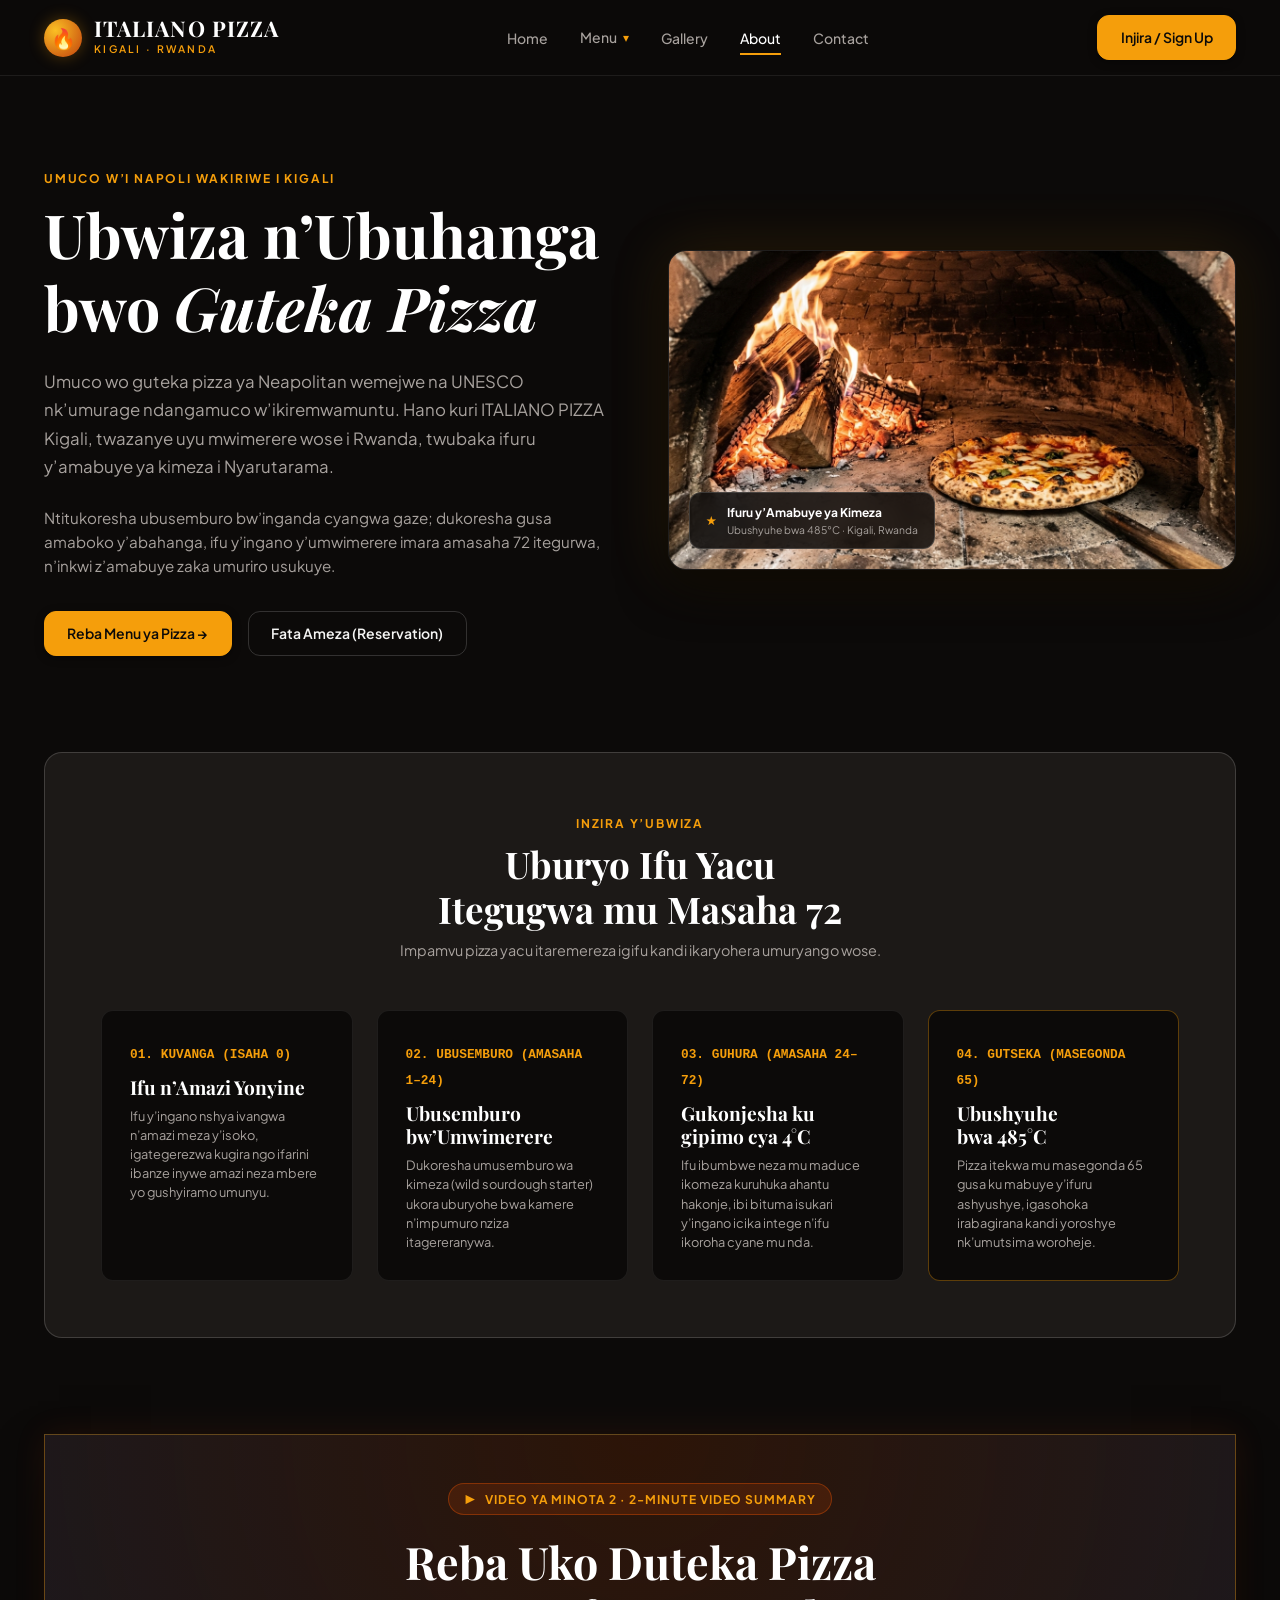
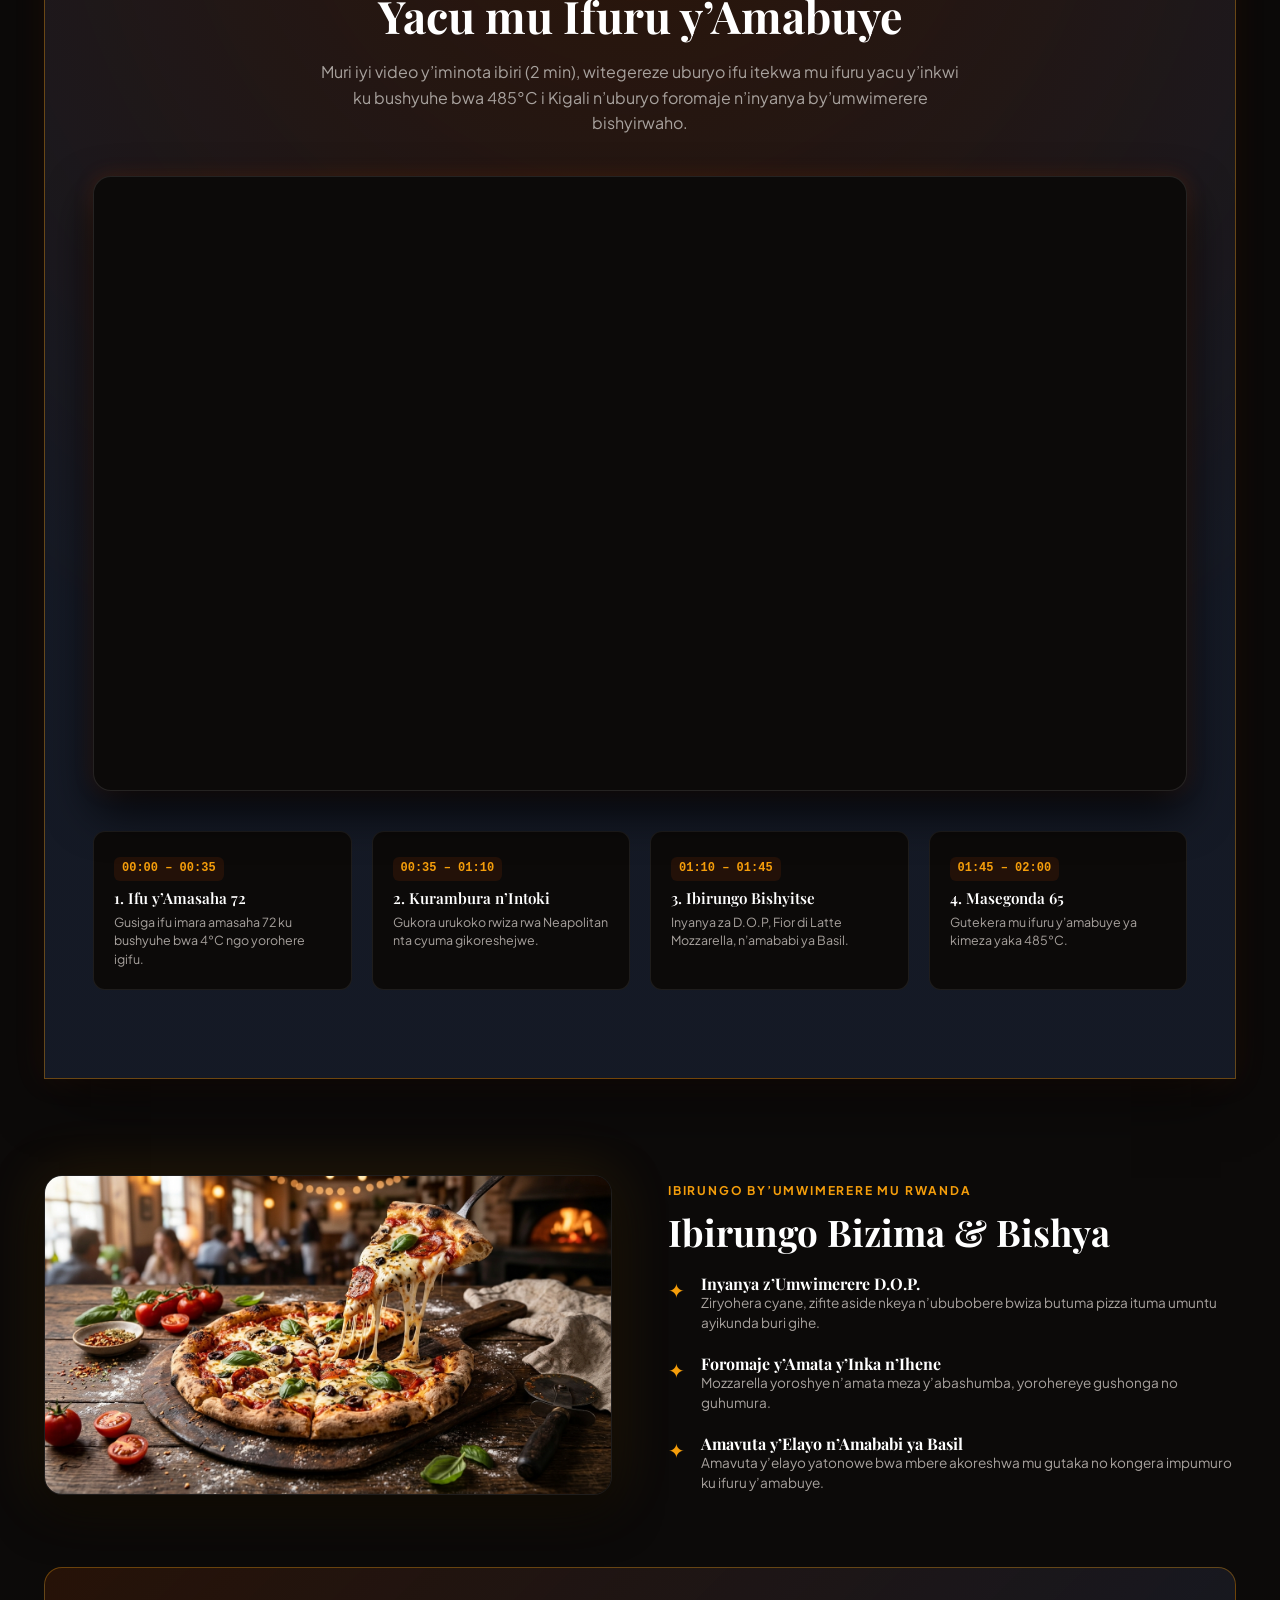
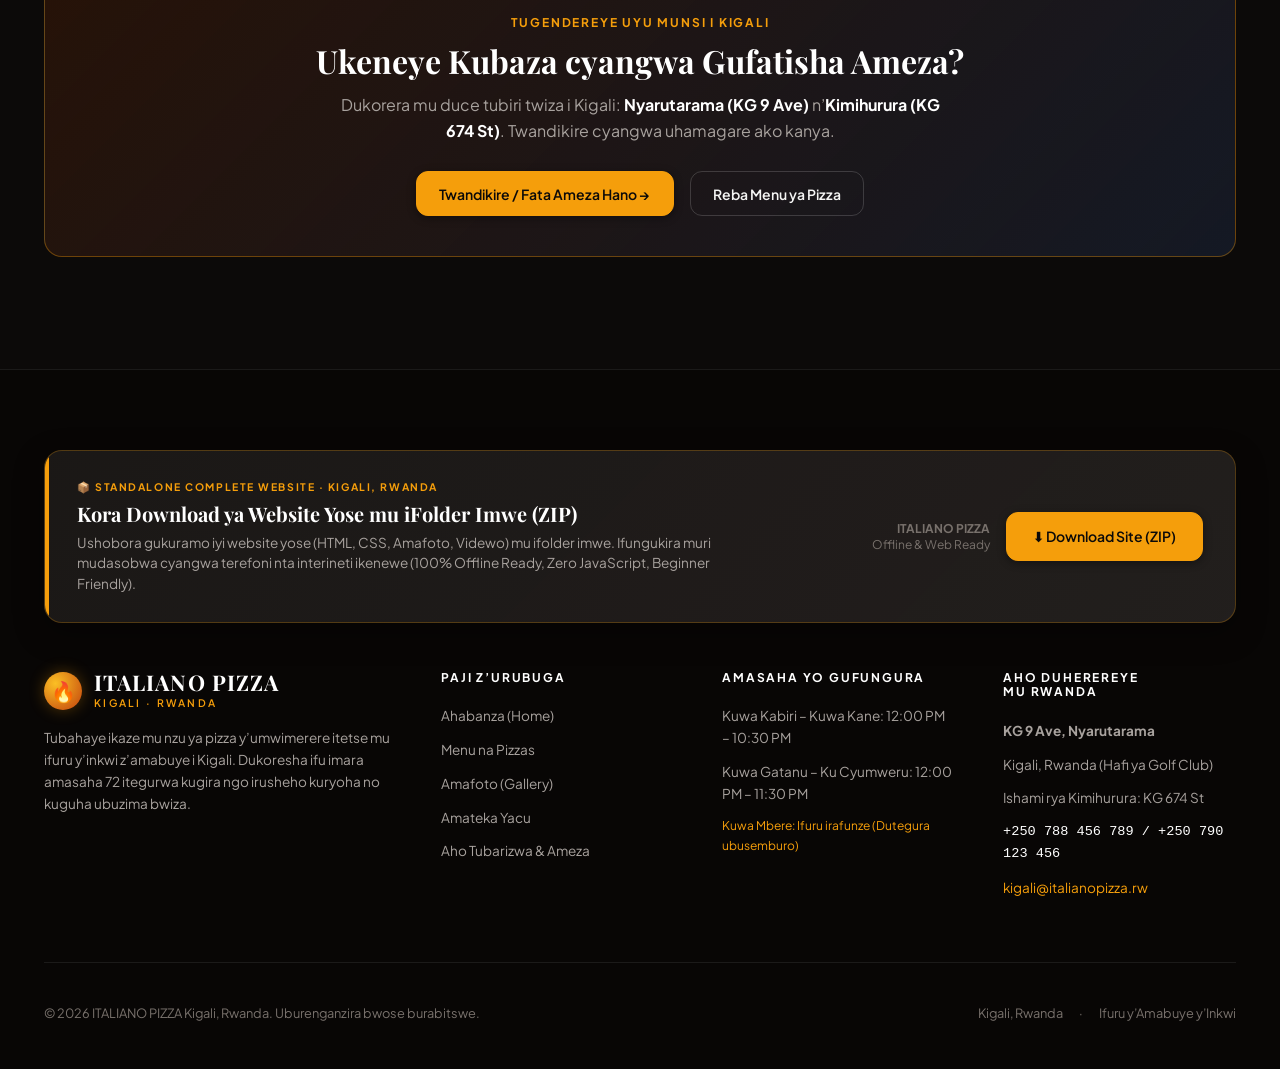
==== about.html @ 6335c7e9 "adding-Allwesite-Files-and saving changes on html and css" ====
<!doctype html>
<html lang="en">
  <head>
    <meta charset="UTF-8" />
    <meta name="viewport" content="width=device-width, initial-scale=1.0" />
    <title>Amateka Yacu n'Uburyo Dutegura Ifu | ITALIANO PIZZA Kigali</title>
    <meta name="description" content="Menya amateka n'uburyo dutegura ifu ya pizza mu masaha 72 mu ifuru y'inkwi z'amabuye muri ITALIANO PIZZA i Kigali, Rwanda." />
    
    <!-- Google Fonts -->
    <link rel="preconnect" href="https://fonts.googleapis.com">
    <link rel="preconnect" href="https://fonts.gstatic.com" crossorigin>
    <link href="https://fonts.googleapis.com/css2?family=Playfair+Display:ital,wght@0,500;0,600;0,700;1,400;1,600&family=Plus+Jakarta+Sans:wght@400;500;600;700&display=swap" rel="stylesheet">
    
    <!-- Modular CSS -->
    <link rel="stylesheet" href="css/style.css" />
  </head>
  <body>
    <!-- Hidden checkbox driving the Pure CSS Auth Modal (Zero JS) -->
    <input type="checkbox" id="auth-modal" class="modal-toggle" />

    <!-- Site Header -->
    <header class="site-header">
      <div class="container header-inner">
        <!-- Zone 1: Brand Wordmark -->
        <a href="index.html" class="brand">
          <div class="brand-icon">🔥</div>
          <div class="brand-text">
            <span class="brand-title">ITALIANO PIZZA</span>
            <span class="brand-sub">Kigali &middot; Rwanda</span>
          </div>
        </a>

        <!-- Zone 2: Navigation Links WITH Pure CSS Hover Sub-Menu for Pizza Sizes -->
        <nav>
          <ul class="nav-menu">
            <li>
              <a href="index.html" class="nav-link">Home</a>
            </li>
            
            <li class="has-dropdown">
              <a href="menu.html" class="nav-link">
                Menu <span class="dropdown-arrow">▾</span>
              </a>

              <!-- CSS-ONLY Hover Dropdown Sub-Menu -->
              <div class="css-dropdown-menu">
                <div class="dropdown-header-bar">
                  <span class="dropdown-heading">Ingano za Pizza i Kigali</span>
                  <span class="dropdown-tag">CSS Hover Nav</span>
                </div>
                <div class="sizes-grid">
                  <a href="menu.html#size-personal" class="size-item-card">
                    <div class="size-top-row">
                      <span class="size-title">Personal 10&quot;</span>
                      <span class="size-inches">25 cm</span>
                    </div>
                    <span class="size-meta">Iduce 4 &middot; Umuntu 1 (Solo)</span>
                  </a>
                  <a href="menu.html#size-classic" class="size-item-card">
                    <div class="size-top-row">
                      <span class="size-title">Classic 12&quot;</span>
                      <span class="size-inches">30 cm</span>
                    </div>
                    <span class="size-meta">Iduce 6 &middot; Abantu 1–2</span>
                  </a>
                  <a href="menu.html#size-shared" class="size-item-card">
                    <div class="size-top-row">
                      <span class="size-title">Shared 14&quot;</span>
                      <span class="size-inches">35 cm</span>
                    </div>
                    <span class="size-meta">Iduce 8 &middot; Abantu 2–3</span>
                  </a>
                  <a href="menu.html#size-family" class="size-item-card">
                    <div class="size-top-row">
                      <span class="size-title">Grande Festa 18&quot;</span>
                      <span class="size-inches">45 cm</span>
                    </div>
                    <span class="size-meta">Iduce 12 &middot; Umuryango &amp; Inshuti</span>
                  </a>
                </div>
                <div class="dropdown-footer-bar">
                  <span>Ifu: Amasaha 72 yo gutegura ifu</span>
                  <a href="menu.html" class="dropdown-footer-link">Reba Menu Yose &rarr;</a>
                </div>
              </div>
            </li>

            <li>
              <a href="gallery.html" class="nav-link">Gallery</a>
            </li>
            <li>
              <a href="about.html" class="nav-link active">About</a>
            </li>
            <li>
              <a href="contact.html" class="nav-link">Contact</a>
            </li>
          </ul>
        </nav>

        <!-- Zone 3: Primary Action -->
        <div class="header-actions">
          
          <label for="auth-modal" class="btn btn-primary">
            <span>Injira / Sign Up</span>
          </label>
        </div>
      </div>
    </header>

    <!-- Main Content -->
    <main style="padding: 5.5rem 0 7rem;">
      <div class="container">
        <!-- Hero Story in Kinyarwanda -->
        <div class="hero-grid" style="margin-bottom: 6rem;">
          <div>
            <span style="color: var(--color-amber-primary); font-size: 0.75rem; font-weight: 700; letter-spacing: 0.15em; text-transform: uppercase;">
              Umuco w&rsquo;i Napoli Wakiriwe i Kigali
            </span>
            <h1 style="font-size: clamp(2.5rem, 5vw, 3.8rem); margin-top: 0.5rem; margin-bottom: 1.5rem;">
              Ubwiza n&rsquo;Ubuhanga bwo <em>Guteka Pizza</em>
            </h1>
            <p style="color: var(--color-text-muted); font-size: 1.05rem; line-height: 1.7; margin-bottom: 1.5rem;">
              Umuco wo guteka pizza ya Neapolitan wemejwe na UNESCO nk&rsquo;umurage ndangamuco w&rsquo;ikiremwamuntu. 
              Hano kuri ITALIANO PIZZA Kigali, twazanye uyu mwimerere wose i Rwanda, twubaka ifuru y&rsquo;amabuye ya kimeza i Nyarutarama.
            </p>
            <p style="color: var(--color-text-muted); font-size: 0.95rem; line-height: 1.6; margin-bottom: 2rem;">
              Ntitukoresha ubusemburo bw&rsquo;inganda cyangwa gaze; dukoresha gusa amaboko y&rsquo;abahanga, 
              ifu y&rsquo;ingano y&rsquo;umwimerere imara amasaha 72 itegurwa, n&rsquo;inkwi z&rsquo;amabuye zaka umuriro usukuye.
            </p>
            <div style="display: flex; gap: 1rem;">
              <a href="menu.html" class="btn btn-primary">
                <span>Reba Menu ya Pizza &rarr;</span>
              </a>
              <a href="contact.html" class="btn btn-outline">
                <span>Fata Ameza (Reservation)</span>
              </a>
            </div>
          </div>

          <div class="hero-visual-frame">
            <img 
              src="images/wood-oven.jpg" 
              alt="Artisanal wood-fired oven in Kigali" 
              class="hero-img"
            />
            <div class="hero-badge-overlay">
              <span style="color: var(--color-amber-primary);">★</span>
              <div>
                <strong>Ifuru y&rsquo;Amabuye ya Kimeza</strong>
                <div style="font-size: 0.65rem; color: var(--color-text-muted);">Ubushyuhe bwa 485°C · Kigali, Rwanda</div>
              </div>
            </div>
          </div>
        </div>

        <!-- 72-Hour Fermentation Timeline in Kinyarwanda -->
        <div style="background-color: var(--color-bg-surface); border: 1px solid var(--color-border-strong); border-radius: var(--radius-lg); padding: 3.5rem; margin-bottom: 6rem;">
          <div style="text-align: center; max-width: 600px; margin: 0 auto 3rem;">
            <span style="color: var(--color-amber-primary); font-size: 0.75rem; font-weight: 700; letter-spacing: 0.15em; text-transform: uppercase;">
              Inzira y&rsquo;Ubwiza
            </span>
            <h2 style="font-size: 2.3rem; margin-top: 0.5rem;">
              Uburyo Ifu Yacu Itegugwa mu Masaha 72
            </h2>
            <p style="color: var(--color-text-muted); font-size: 0.9rem; margin-top: 0.5rem;">
              Impamvu pizza yacu itaremereza igifu kandi ikaryohera umuryango wose.
            </p>
          </div>

          <div style="display: grid; grid-template-columns: repeat(auto-fit, minmax(240px, 1fr)); gap: 1.5rem;">
            <!-- Stage 1 -->
            <div style="background: var(--color-bg-base); border: 1px solid var(--color-border-subtle); border-radius: var(--radius-md); padding: 1.75rem;">
              <span style="font-family: var(--font-mono); color: var(--color-amber-primary); font-size: 0.8rem; font-weight: 700;">
                01. KUVANGA (ISAHA 0)
              </span>
              <h3 style="font-size: 1.2rem; margin: 0.65rem 0 0.5rem;">Ifu n&rsquo;Amazi Yonyine</h3>
              <p style="font-size: 0.8rem; color: var(--color-text-muted); line-height: 1.5;">
                Ifu y&rsquo;ingano nshya ivangwa n&rsquo;amazi meza y&rsquo;isoko, igategerezwa kugira ngo ifarini ibanze inywe amazi neza mbere yo gushyiramo umunyu.
              </p>
            </div>

            <!-- Stage 2 -->
            <div style="background: var(--color-bg-base); border: 1px solid var(--color-border-subtle); border-radius: var(--radius-md); padding: 1.75rem;">
              <span style="font-family: var(--font-mono); color: var(--color-amber-primary); font-size: 0.8rem; font-weight: 700;">
                02. UBUSEMBURO (AMASAHA 1–24)
              </span>
              <h3 style="font-size: 1.2rem; margin: 0.65rem 0 0.5rem;">Ubusemburo bw&rsquo;Umwimerere</h3>
              <p style="font-size: 0.8rem; color: var(--color-text-muted); line-height: 1.5;">
                Dukoresha umusemburo wa kimeza (wild sourdough starter) ukora uburyohe bwa kamere n&rsquo;impumuro nziza itagereranywa.
              </p>
            </div>

            <!-- Stage 3 -->
            <div style="background: var(--color-bg-base); border: 1px solid var(--color-border-subtle); border-radius: var(--radius-md); padding: 1.75rem;">
              <span style="font-family: var(--font-mono); color: var(--color-amber-primary); font-size: 0.8rem; font-weight: 700;">
                03. GUHURA (AMASAHA 24–72)
              </span>
              <h3 style="font-size: 1.2rem; margin: 0.65rem 0 0.5rem;">Gukonjesha ku gipimo cya 4°C</h3>
              <p style="font-size: 0.8rem; color: var(--color-text-muted); line-height: 1.5;">
                Ifu ibumbwe neza mu maduce ikomeza kuruhuka ahantu hakonje, ibi bituma isukari y&rsquo;ingano icika intege n&rsquo;ifu ikoroha cyane mu nda.
              </p>
            </div>

            <!-- Stage 4 -->
            <div style="background: var(--color-bg-base); border: 1px solid var(--color-border-amber); border-radius: var(--radius-md); padding: 1.75rem;">
              <span style="font-family: var(--font-mono); color: var(--color-amber-primary); font-size: 0.8rem; font-weight: 700;">
                04. GUTSEKA (MASEGONDA 65)
              </span>
              <h3 style="font-size: 1.2rem; margin: 0.65rem 0 0.5rem;">Ubushyuhe bwa 485°C</h3>
              <p style="font-size: 0.8rem; color: var(--color-text-muted); line-height: 1.5;">
                Pizza itekwa mu masegonda 65 gusa ku mabuye y&rsquo;ifuru ashyushye, igasohoka irabagirana kandi yoroshye nk&rsquo;umutsima woroheje.
              </p>
            </div>
          </div>
        </div>

        <!-- 2-Minute Video Showcase on About Page -->
        <div style="margin-bottom: 6rem;">
          <div class="video-theater-wrapper">
            <div class="video-theater-header">
              <span class="video-badge-pill">
                <span>▶</span>
                <span>Video ya Minota 2 &middot; 2-Minute Video Summary</span>
              </span>
              <h2 style="font-size: clamp(2rem, 4vw, 2.8rem); margin-top: 0.5rem; margin-bottom: 1rem;">
                Reba Uko Duteka Pizza Yacu mu Ifuru y&rsquo;Amabuye
              </h2>
              <p style="color: var(--color-text-muted); font-size: 1rem; line-height: 1.6; max-width: 640px; margin: 0 auto;">
                Muri iyi video y&rsquo;iminota ibiri (2 min), witegereze uburyo ifu itekwa mu ifuru yacu y&rsquo;inkwi ku bushyuhe bwa 485°C i Kigali n&rsquo;uburyo foromaje n&rsquo;inyanya by&rsquo;umwimerere bishyirwaho.
              </p>
            </div>

            <div class="video-frame-container">
              <iframe 
                src="https://www.youtube-nocookie.com/embed/C11VOwmeAUI?rel=0&modestbranding=1" 
                title="ITALIANO PIZZA - 2 Minute Pizza Making Summary" 
                allow="accelerometer; autoplay; clipboard-write; encrypted-media; gyroscope; picture-in-picture; web-share" 
                allowfullscreen>
              </iframe>
            </div>

            <div class="video-chapters-grid">
              <div class="video-chapter-card">
                <span class="chapter-time">00:00 &ndash; 00:35</span>
                <h4 class="chapter-title">1. Ifu y&rsquo;Amasaha 72</h4>
                <p class="chapter-desc">Gusiga ifu imara amasaha 72 ku bushyuhe bwa 4°C ngo yorohere igifu.</p>
              </div>
              <div class="video-chapter-card">
                <span class="chapter-time">00:35 &ndash; 01:10</span>
                <h4 class="chapter-title">2. Kurambura n&rsquo;Intoki</h4>
                <p class="chapter-desc">Gukora urukoko rwiza rwa Neapolitan nta cyuma gikoreshejwe.</p>
              </div>
              <div class="video-chapter-card">
                <span class="chapter-time">01:10 &ndash; 01:45</span>
                <h4 class="chapter-title">3. Ibirungo Bishyitse</h4>
                <p class="chapter-desc">Inyanya za D.O.P, Fior di Latte Mozzarella, n&rsquo;amababi ya Basil.</p>
              </div>
              <div class="video-chapter-card">
                <span class="chapter-time">01:45 &ndash; 02:00</span>
                <h4 class="chapter-title">4. Masegonda 65</h4>
                <p class="chapter-desc">Gutekera mu ifuru y&rsquo;amabuye ya kimeza yaka 485°C.</p>
              </div>
            </div>
          </div>
        </div>

        <!-- Sourcing Standards -->
        <div class="hero-grid">
          <div class="hero-visual-frame">
            <img 
              src="images/menu-hero.jpg" 
              alt="Artisanal pizza toppings in Kigali" 
              class="hero-img"
            />
          </div>

          <div>
            <span style="color: var(--color-amber-primary); font-size: 0.75rem; font-weight: 700; letter-spacing: 0.15em; text-transform: uppercase;">
              Ibirungo by&rsquo;Umwimerere mu Rwanda
            </span>
            <h2 style="font-size: 2.3rem; margin-top: 0.5rem; margin-bottom: 1.25rem;">
              Ibirungo Bizima &amp; Bishya
            </h2>
            <div style="display: flex; flex-direction: column; gap: 1.25rem;">
              <div style="display: flex; gap: 1rem;">
                <span style="font-size: 1.25rem; color: var(--color-amber-primary);">✦</span>
                <div>
                  <h4 style="font-size: 1rem; color: #ffffff;">Inyanya z&rsquo;Umwimerere D.O.P.</h4>
                  <p style="font-size: 0.85rem; color: var(--color-text-muted); line-height: 1.5;">
                    Ziryohera cyane, zifite aside nkeya n&rsquo;ububobere bwiza butuma pizza ituma umuntu ayikunda buri gihe.
                  </p>
                </div>
              </div>
              <div style="display: flex; gap: 1rem;">
                <span style="font-size: 1.25rem; color: var(--color-amber-primary);">✦</span>
                <div>
                  <h4 style="font-size: 1rem; color: #ffffff;">Foromaje y&rsquo;Amata y&rsquo;Inka n&rsquo;Ihene</h4>
                  <p style="font-size: 0.85rem; color: var(--color-text-muted); line-height: 1.5;">
                    Mozzarella yoroshye n&rsquo;amata meza y&rsquo;abashumba, yorohereye gushonga no guhumura.
                  </p>
                </div>
              </div>
              <div style="display: flex; gap: 1rem;">
                <span style="font-size: 1.25rem; color: var(--color-amber-primary);">✦</span>
                <div>
                  <h4 style="font-size: 1rem; color: #ffffff;">Amavuta y&rsquo;Elayo n&rsquo;Amababi ya Basil</h4>
                  <p style="font-size: 0.85rem; color: var(--color-text-muted); line-height: 1.5;">
                    Amavuta y&rsquo;elayo yatonowe bwa mbere akoreshwa mu gutaka no kongera impumuro ku ifuru y&rsquo;amabuye.
                  </p>
                </div>
              </div>
            </div>
          </div>
        </div>

        <!-- Direct Contact Banner -->
        <div style="margin-top: 4.5rem; background: linear-gradient(135deg, rgba(230, 81, 0, 0.12), rgba(21, 26, 38, 0.95)); border: 1px solid var(--color-border-amber); border-radius: var(--radius-lg); padding: 2.5rem; text-align: center;">
          <span style="color: var(--color-amber-primary); font-size: 0.75rem; font-weight: 700; letter-spacing: 0.15em; text-transform: uppercase;">
            Tugendereye uyu Munsi i Kigali
          </span>
          <h3 style="font-size: 2rem; margin-top: 0.5rem; margin-bottom: 0.75rem;">Ukeneye Kubaza cyangwa Gufatisha Ameza?</h3>
          <p style="color: var(--color-text-muted); max-width: 620px; margin: 0 auto 1.75rem; line-height: 1.6;">
            Dukorera mu duce tubiri twiza i Kigali: <strong style="color: #ffffff;">Nyarutarama (KG 9 Ave)</strong> n&rsquo;<strong style="color: #ffffff;">Kimihurura (KG 674 St)</strong>. Twandikire cyangwa uhamagare ako kanya.
          </p>
          <div style="display: flex; gap: 1rem; justify-content: center; flex-wrap: wrap;">
            <a href="contact.html" class="btn btn-primary">
              <span>Twandikire / Fata Ameza Hano &rarr;</span>
            </a>
            <a href="menu.html" class="btn btn-outline">
              <span>Reba Menu ya Pizza</span>
            </a>
          </div>
        </div>
      </div>
    </main>

    <!-- Pure CSS Auth Modal (Login / Sign Up) - Zero JavaScript -->
    <div class="css-modal">
      <label for="auth-modal" class="modal-backdrop-label" title="Funga"></label>
      
      <input type="radio" name="auth-tab" id="auth-tab-login" class="tab-radio" checked />
      <input type="radio" name="auth-tab" id="auth-tab-signup" class="tab-radio" />

      <div class="modal-dialog">
        <div class="modal-header">
          <div>
            <span class="modal-kicker">ITALIANO PIZZA Kigali</span>
            <h3 class="modal-title">Injira cyangwa Iyandikishe</h3>
          </div>
          <label for="auth-modal" class="modal-close-btn" title="Funga">&times;</label>
        </div>

        <div class="tab-nav">
          <label for="auth-tab-login" class="tab-label">Injira (Sign In)</label>
          <label for="auth-tab-signup" class="tab-label">Fungura Konti</label>
        </div>

        <div id="panel-login" class="auth-panel">
          <form action="/menu.html" method="get">
            <div class="form-group">
              <label class="form-label" for="login-email">Imeyili (Email)</label>
              <input type="email" id="login-email" class="form-input" required placeholder="umukiriya@italianopizza.rw" />
            </div>
            <div class="form-group">
              <label class="form-label" for="login-password">Ijambobanga (Password)</label>
              <input type="password" id="login-password" class="form-input" required placeholder="••••••••" />
            </div>
            <button type="submit" class="btn btn-primary" style="width: 100%; padding: 0.75rem; margin-top: 0.5rem;">
              <span>Injira Muri Konti</span>
            </button>
          </form>
        </div>

        <div id="panel-signup" class="auth-panel">
          <form action="/menu.html" method="get">
            <div class="form-group">
              <label class="form-label" for="signup-name">Amazina Yombi</label>
              <input type="text" id="signup-name" class="form-input" required placeholder="Jean Claude Mugisha" />
            </div>
            <div class="form-group">
              <label class="form-label" for="signup-email">Imeyili (Email)</label>
              <input type="email" id="signup-email" class="form-input" required placeholder="mugisha@example.rw" />
            </div>
            <div class="form-group">
              <label class="form-label" for="signup-password">Shyiraho Ijambobanga</label>
              <input type="password" id="signup-password" class="form-input" required placeholder="••••••••" />
            </div>
            <button type="submit" class="btn btn-primary" style="width: 100%; padding: 0.75rem; margin-top: 0.5rem;">
              <span>Fungura Konti Nshya</span>
            </button>
          </form>
        </div>
      </div>
    </div>

    <!-- Mobile Navigation Bar -->
    <div class="mobile-nav-bar">
      <a href="index.html" class="mobile-nav-link">Home</a>
      <a href="menu.html" class="mobile-nav-link">Menu</a>
      <a href="gallery.html" class="mobile-nav-link">Gallery</a>
      <a href="about.html" class="mobile-nav-link active">About</a>
      <a href="contact.html" class="mobile-nav-link">Contact</a>
    </div>

    <!-- Site Footer with RWANDA ADDRESS -->
    <footer class="site-footer">
      <div class="container">
                <!-- Standalone Download Banner -->
        <div class="footer-download-banner">
          <div class="footer-download-info">
            <span class="footer-download-tag">📦 STANDALONE COMPLETE WEBSITE &middot; KIGALI, RWANDA</span>
            <h4 class="footer-download-title">Kora Download ya Website Yose mu iFolder Imwe (ZIP)</h4>
            <p class="footer-download-desc">
              Ushobora gukuramo iyi website yose (HTML, CSS, Amafoto, Videwo) mu ifolder imwe. Ifungukira muri mudasobwa cyangwa terefoni nta interineti ikenewe (100% Offline Ready, Zero JavaScript, Beginner Friendly).
            </p>
          </div>
          <div class="footer-download-actions">
            <div class="download-pill-badge">
              <strong>ITALIANO PIZZA</strong><br>Offline &amp; Web Ready
            </div>
            <a href="italiano-pizza-website.zip" download="italiano-pizza-website.zip" class="btn btn-primary" style="padding: 0.75rem 1.6rem; white-space: nowrap;">
              <span>⬇ Download Site (ZIP)</span>
            </a>
          </div>
        </div>
        <div class="footer-grid">
          <div class="footer-col">
            <div class="brand" style="margin-bottom: 1rem;">
              <div class="brand-icon">🔥</div>
              <div class="brand-text">
                <span class="brand-title">ITALIANO PIZZA</span>
                <span class="brand-sub">Kigali &middot; Rwanda</span>
              </div>
            </div>
            <p style="font-size: 0.85rem; line-height: 1.6; color: var(--color-text-muted);">
              Tubahaye ikaze mu nzu ya pizza y&rsquo;umwimerere itetse mu ifuru y&rsquo;inkwi z&rsquo;amabuye i Kigali. 
              Dukoresha ifu imara amasaha 72 itegurwa kugira ngo irusheho kuryoha no kuguha ubuzima bwiza.
            </p>
          </div>

          <div class="footer-col">
            <h4>Paji z&rsquo;Urubuga</h4>
            <div class="footer-links">
              <a href="index.html">Ahabanza (Home)</a>
              <a href="menu.html">Menu na Pizzas</a>
              <a href="gallery.html">Amafoto (Gallery)</a>
              <a href="about.html">Amateka Yacu</a>
              <a href="contact.html">Aho Tubarizwa &amp; Ameza</a>
            </div>
          </div>

          <div class="footer-col">
            <h4>Amasaha yo Gufungura</h4>
            <div class="footer-links">
              <p>Kuwa Kabiri &ndash; Kuwa Kane: 12:00 PM &ndash; 10:30 PM</p>
              <p>Kuwa Gatanu &ndash; Ku Cyumweru: 12:00 PM &ndash; 11:30 PM</p>
              <p style="color: var(--color-amber-primary); font-size: 0.75rem;">Kuwa Mbere: Ifuru irafunze (Dutegura ubusemburo)</p>
            </div>
          </div>

          <div class="footer-col">
            <h4>Aho Duherereye mu Rwanda</h4>
            <div class="footer-links">
              <p><strong>KG 9 Ave, Nyarutarama</strong></p>
              <p>Kigali, Rwanda (Hafi ya Golf Club)</p>
              <p>Ishami rya Kimihurura: KG 674 St</p>
              <p style="font-family: var(--font-mono); color: #ffffff;">+250 788 456 789 / +250 790 123 456</p>
              <p style="color: var(--color-amber-primary);">kigali@italianopizza.rw</p>
            </div>
          </div>
        </div>

        <div class="footer-bottom">
          <p>&copy; 2026 ITALIANO PIZZA Kigali, Rwanda. Uburenganzira bwose burabitswe.</p>
          <div style="display: flex; gap: 1rem;">
            <span>Kigali, Rwanda</span>
            <span>&middot;</span>
            <span>Ifuru y&rsquo;Amabuye y&rsquo;Inkwi</span>
          </div>
        </div>
      </div>
    </footer>
  </body>
</html>
---- css/style.css ----
/* Master Modular Stylesheet */
@import "./variables.css";
@import "./reset.css";
@import "./animations.css";
@import "./layout.css";
@import "./components.css";
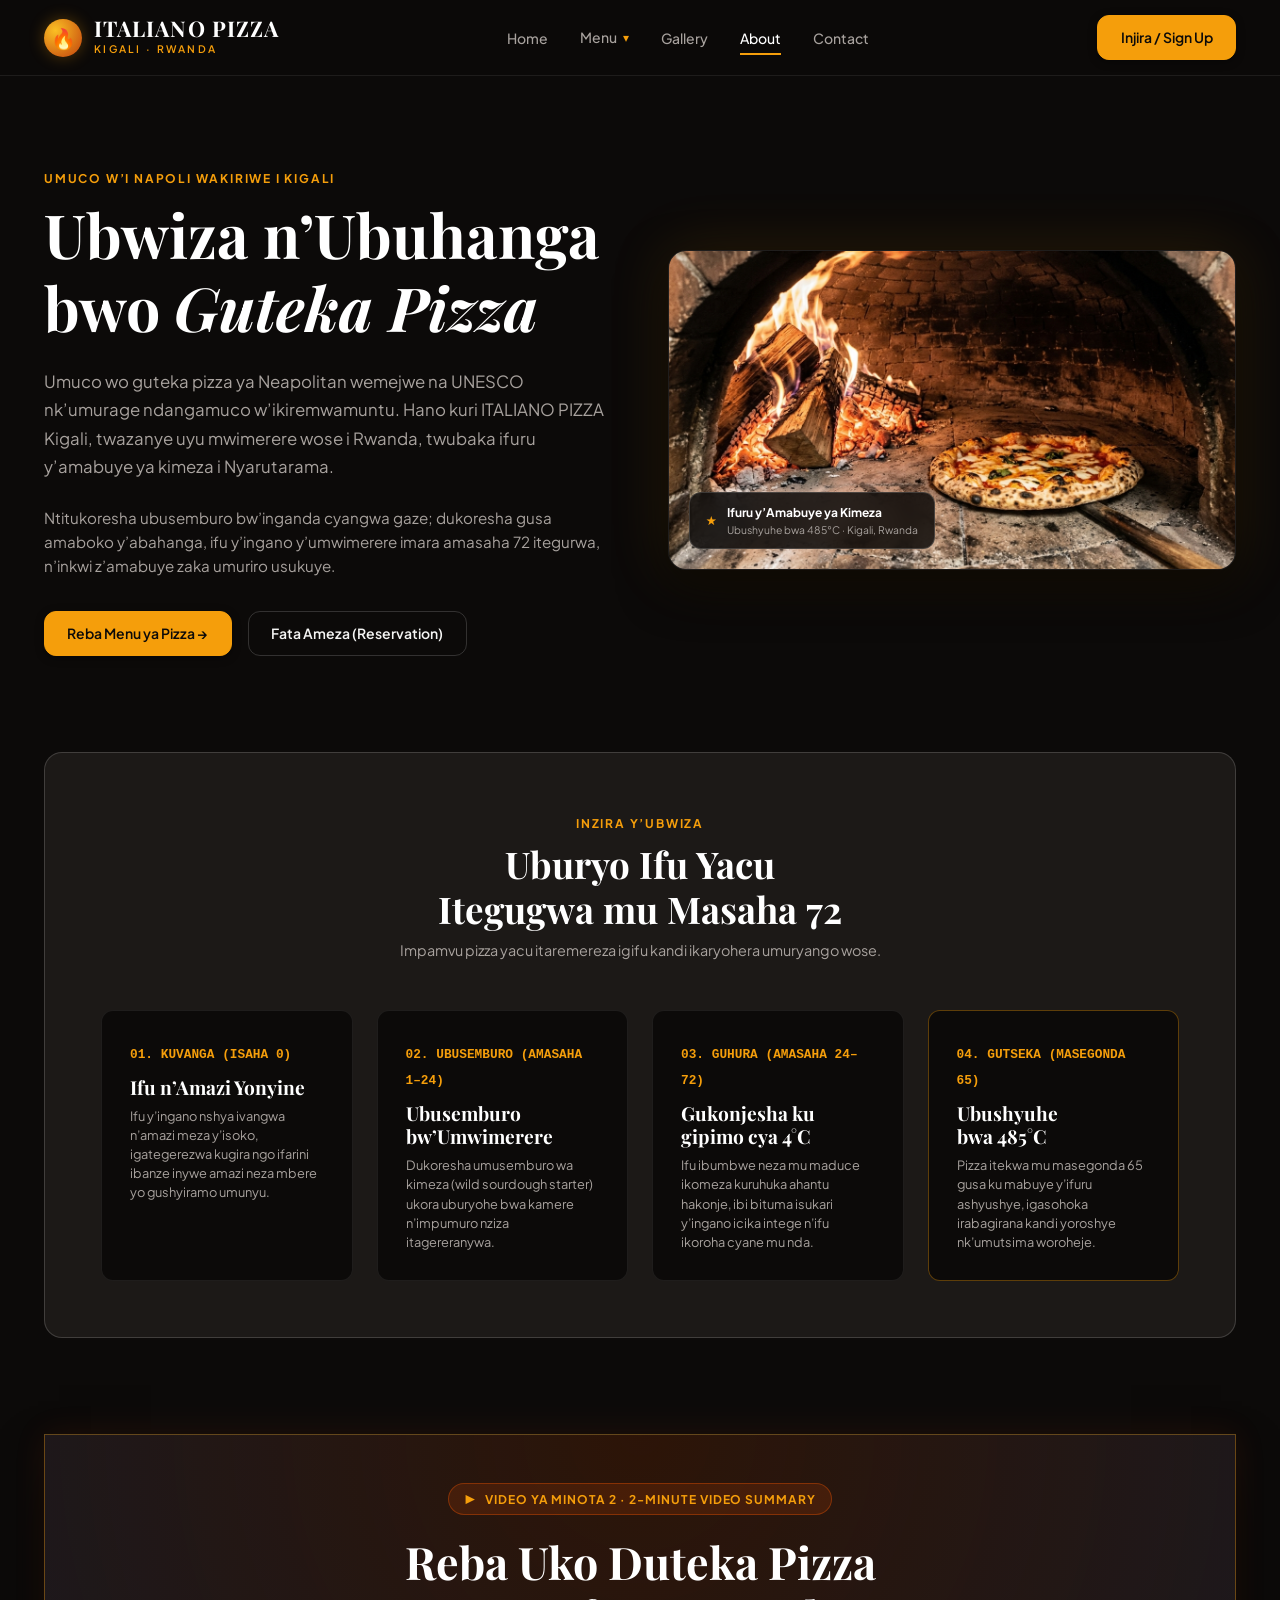
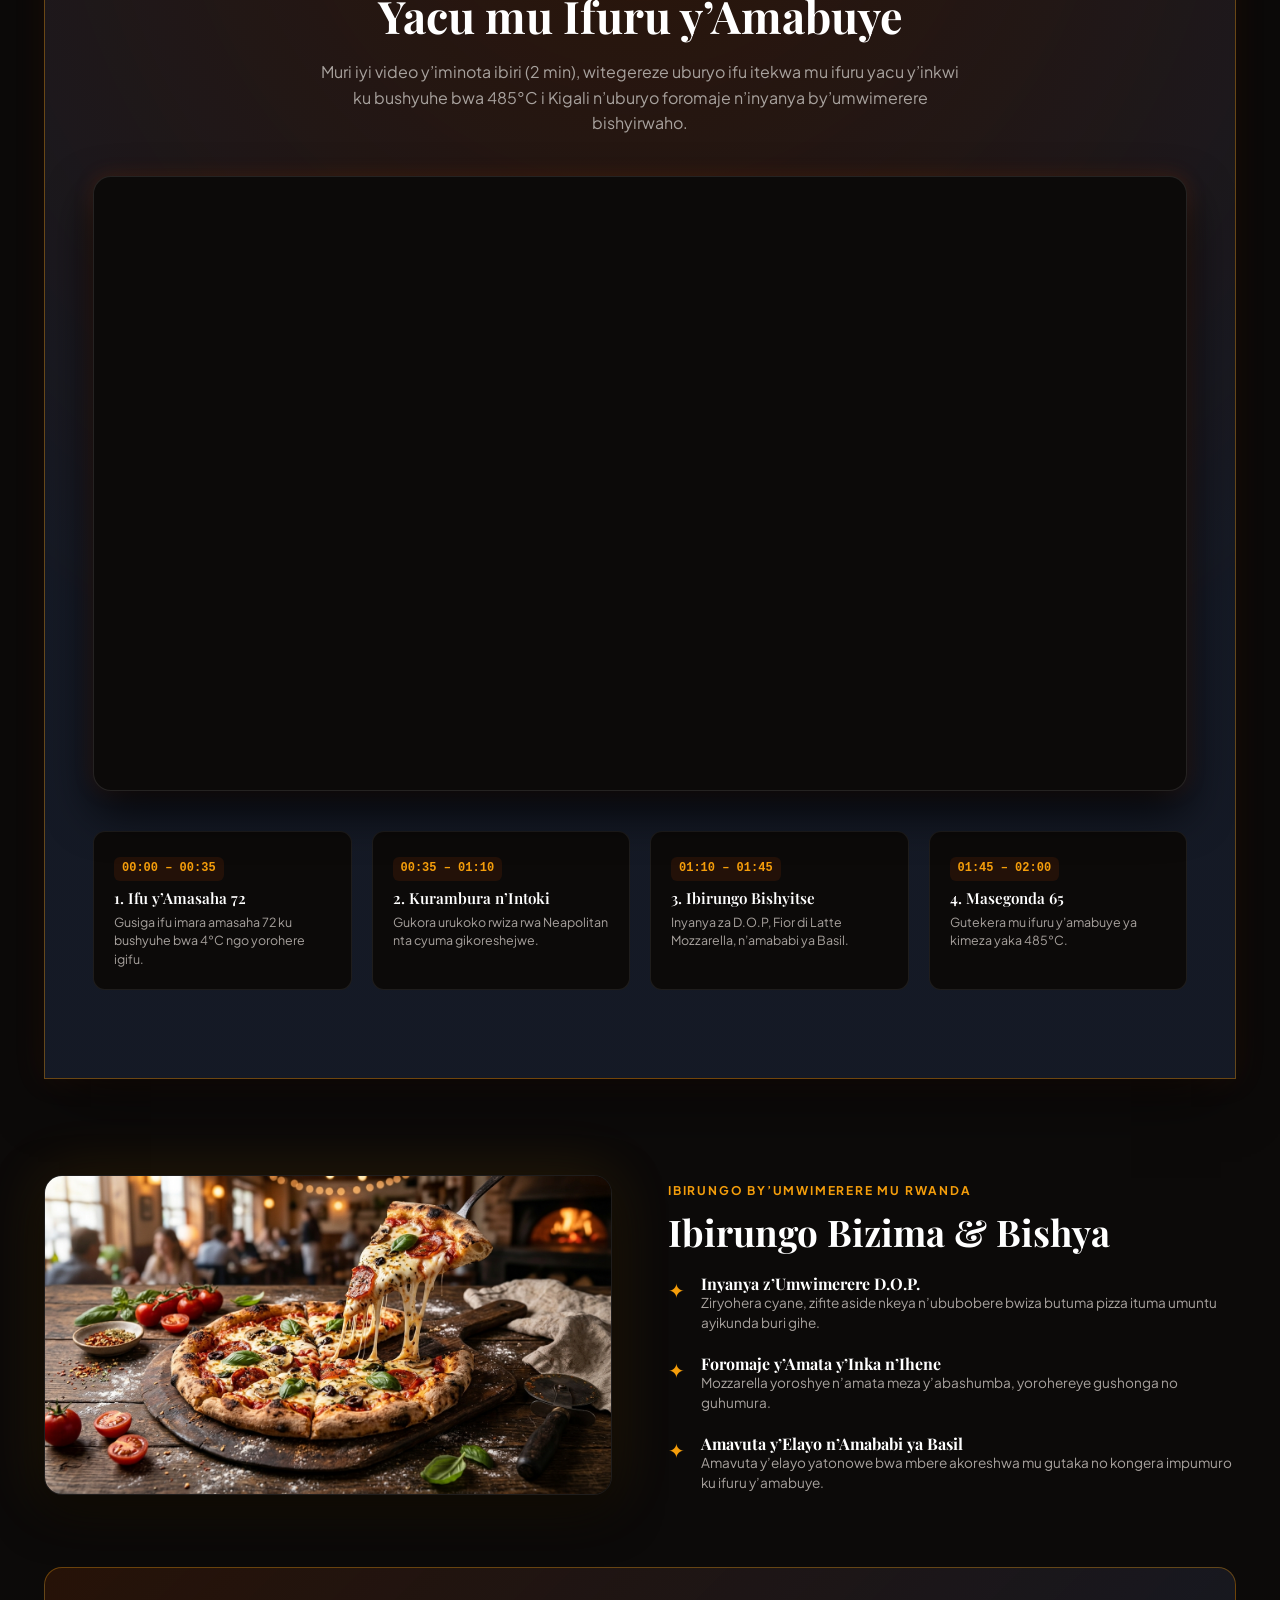
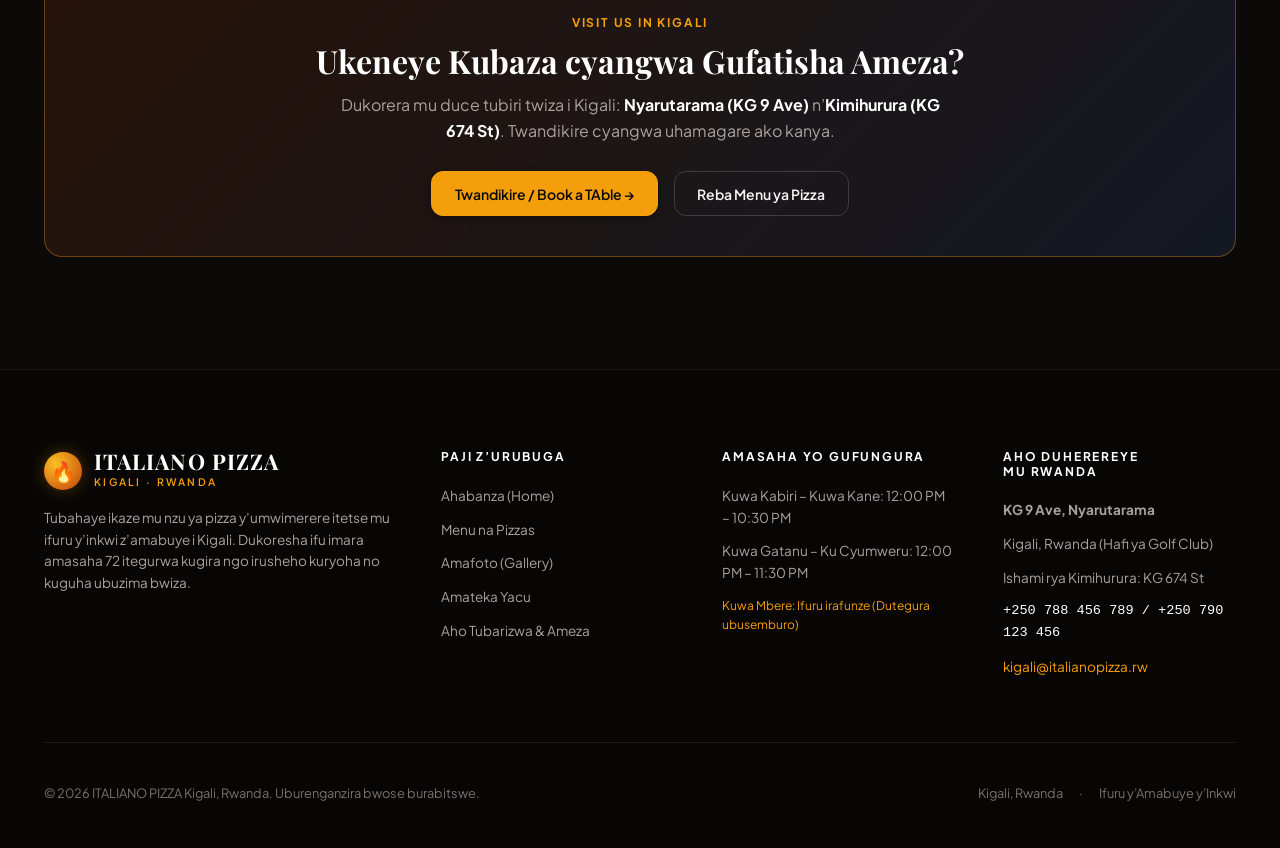
==== commit 3f5a37e7: "updating about page" ====
--- a/about.html
+++ b/about.html
@@ -316,7 +316,7 @@
         <!-- Direct Contact Banner -->
         <div style="margin-top: 4.5rem; background: linear-gradient(135deg, rgba(230, 81, 0, 0.12), rgba(21, 26, 38, 0.95)); border: 1px solid var(--color-border-amber); border-radius: var(--radius-lg); padding: 2.5rem; text-align: center;">
           <span style="color: var(--color-amber-primary); font-size: 0.75rem; font-weight: 700; letter-spacing: 0.15em; text-transform: uppercase;">
-            Tugendereye uyu Munsi i Kigali
+            Visit us in Kigali
           </span>
           <h3 style="font-size: 2rem; margin-top: 0.5rem; margin-bottom: 0.75rem;">Ukeneye Kubaza cyangwa Gufatisha Ameza?</h3>
           <p style="color: var(--color-text-muted); max-width: 620px; margin: 0 auto 1.75rem; line-height: 1.6;">
@@ -324,7 +324,7 @@
           </p>
           <div style="display: flex; gap: 1rem; justify-content: center; flex-wrap: wrap;">
             <a href="contact.html" class="btn btn-primary">
-              <span>Twandikire / Fata Ameza Hano &rarr;</span>
+              <span>Twandikire / Book a TAble &rarr;</span>
             </a>
             <a href="menu.html" class="btn btn-outline">
               <span>Reba Menu ya Pizza</span>
@@ -405,24 +405,7 @@
     <!-- Site Footer with RWANDA ADDRESS -->
     <footer class="site-footer">
       <div class="container">
-                <!-- Standalone Download Banner -->
-        <div class="footer-download-banner">
-          <div class="footer-download-info">
-            <span class="footer-download-tag">📦 STANDALONE COMPLETE WEBSITE &middot; KIGALI, RWANDA</span>
-            <h4 class="footer-download-title">Kora Download ya Website Yose mu iFolder Imwe (ZIP)</h4>
-            <p class="footer-download-desc">
-              Ushobora gukuramo iyi website yose (HTML, CSS, Amafoto, Videwo) mu ifolder imwe. Ifungukira muri mudasobwa cyangwa terefoni nta interineti ikenewe (100% Offline Ready, Zero JavaScript, Beginner Friendly).
-            </p>
-          </div>
-          <div class="footer-download-actions">
-            <div class="download-pill-badge">
-              <strong>ITALIANO PIZZA</strong><br>Offline &amp; Web Ready
-            </div>
-            <a href="italiano-pizza-website.zip" download="italiano-pizza-website.zip" class="btn btn-primary" style="padding: 0.75rem 1.6rem; white-space: nowrap;">
-              <span>⬇ Download Site (ZIP)</span>
-            </a>
-          </div>
-        </div>
+                
         <div class="footer-grid">
           <div class="footer-col">
             <div class="brand" style="margin-bottom: 1rem;">
